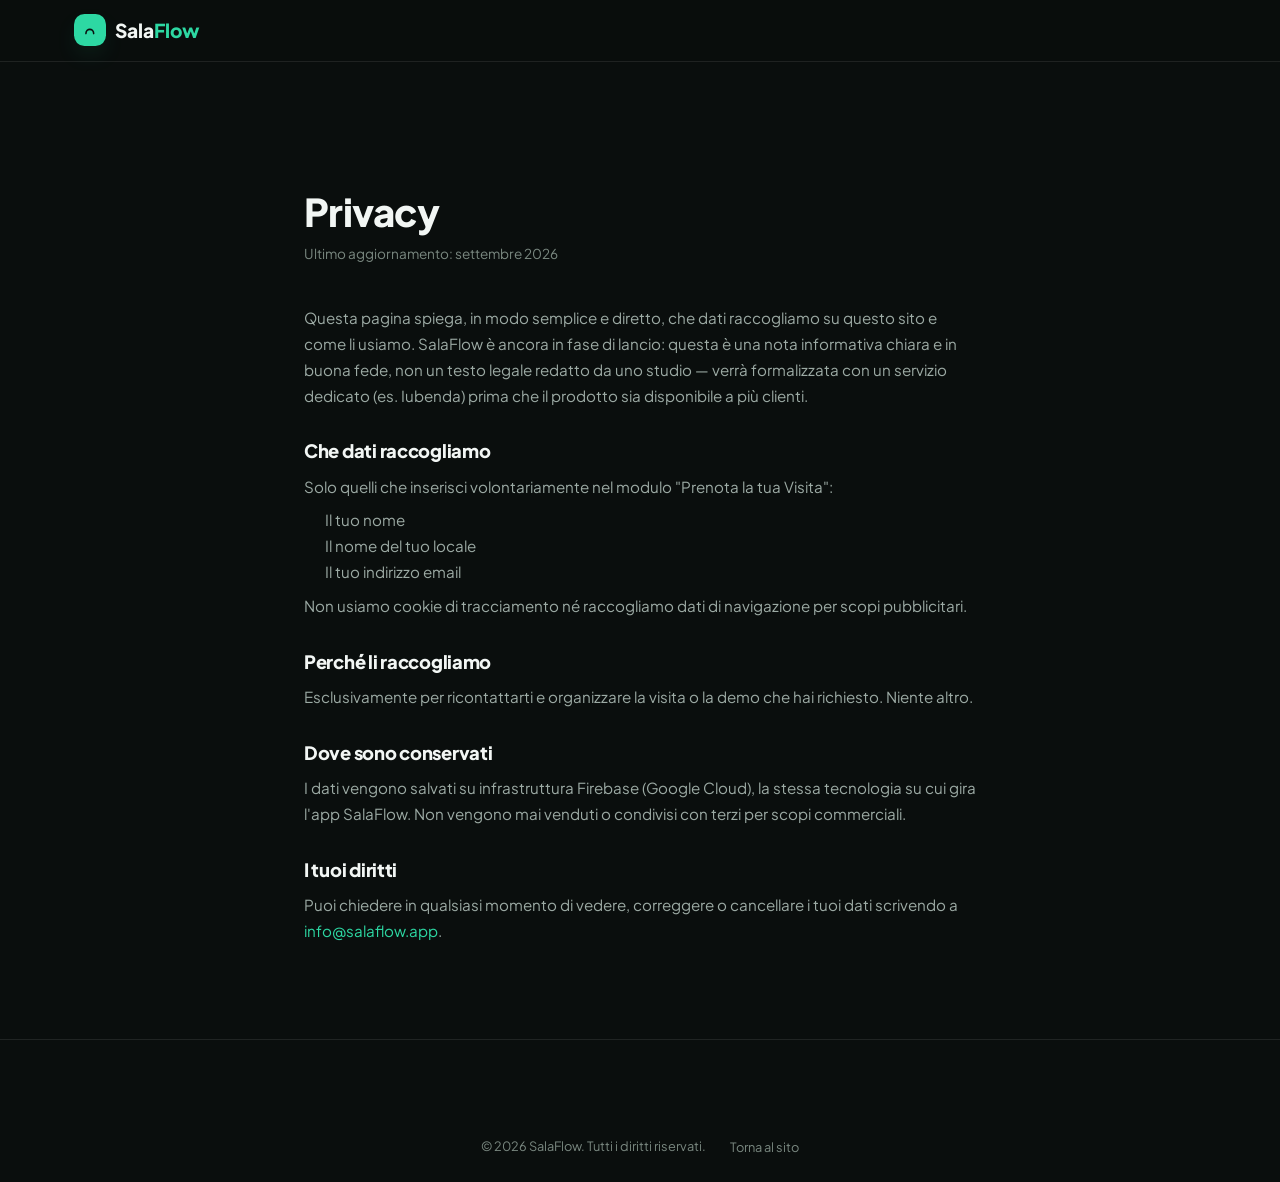
==== privacy.html @ 455c1f67 "Aggiunge anteprima social, SEO, storia del prodotto, CTA fissa Tecnico: - Immagine di anteprima per " ====
<!DOCTYPE html>
<html lang="it">
<head>
<meta charset="UTF-8">
<meta name="viewport" content="width=device-width, initial-scale=1.0">
<title>Privacy — SalaFlow</title>
<meta name="description" content="Come SalaFlow gestisce i dati raccolti dal modulo di richiesta visita.">
<meta name="robots" content="noindex">

<link rel="icon" href="data:image/svg+xml,%3Csvg xmlns='http://www.w3.org/2000/svg' viewBox='0 0 100 100'%3E%3Crect width='100' height='100' rx='22' fill='%230d1210'/%3E%3Cpath d='M28,66 C28,50 40,42 50,42 C60,42 72,50 72,66' fill='none' stroke='%232dd8a3' stroke-width='8' stroke-linecap='round'/%3E%3C/svg%3E">

<link rel="preconnect" href="https://fonts.googleapis.com">
<link rel="preconnect" href="https://fonts.gstatic.com" crossorigin>
<link href="https://fonts.googleapis.com/css2?family=Plus+Jakarta+Sans:wght@400;500;600;700;800&display=swap" rel="stylesheet">

<link rel="stylesheet" href="styles.css">
<style>
    .legal { padding: 8rem 0 6rem; max-width: 42rem; margin: 0 auto; }
    .legal h1 { font-size: clamp(1.8rem, 4vw, 2.4rem); margin-bottom: 0.5rem; }
    .legal .updated { color: var(--ink-faint); font-size: 0.85rem; margin-bottom: 2.5rem; }
    .legal h2 { font-size: 1.15rem; margin: 2rem 0 0.75rem; }
    .legal p, .legal li { color: var(--ink-soft); font-size: 0.95rem; line-height: 1.7; }
    .legal ul { padding-left: 1.3rem; margin: 0.5rem 0; }
    .legal a { color: var(--accent); }
</style>
</head>
<body>

<header class="nav" id="nav">
    <div class="wrap nav-inner">
        <a href="index.html#top" class="brand">
            <span class="brand-mark" aria-hidden="true">
                <svg viewBox="0 0 100 100" fill="none"><path d="M28,66 C28,50 40,42 50,42 C60,42 72,50 72,66" stroke="#0a0e0d" stroke-width="9" stroke-linecap="round"/></svg>
            </span>
            <span>Sala<span class="accent-text">Flow</span></span>
        </a>
    </div>
</header>

<main class="wrap">
    <section class="legal reveal in-view">
        <h1>Privacy</h1>
        <p class="updated">Ultimo aggiornamento: settembre 2026</p>

        <p>Questa pagina spiega, in modo semplice e diretto, che dati raccogliamo su questo sito e come li usiamo. SalaFlow è ancora in fase di lancio: questa è una nota informativa chiara e in buona fede, non un testo legale redatto da uno studio — verrà formalizzata con un servizio dedicato (es. Iubenda) prima che il prodotto sia disponibile a più clienti.</p>

        <h2>Che dati raccogliamo</h2>
        <p>Solo quelli che inserisci volontariamente nel modulo "Prenota la tua Visita":</p>
        <ul>
            <li>Il tuo nome</li>
            <li>Il nome del tuo locale</li>
            <li>Il tuo indirizzo email</li>
        </ul>
        <p>Non usiamo cookie di tracciamento né raccogliamo dati di navigazione per scopi pubblicitari.</p>

        <h2>Perché li raccogliamo</h2>
        <p>Esclusivamente per ricontattarti e organizzare la visita o la demo che hai richiesto. Niente altro.</p>

        <h2>Dove sono conservati</h2>
        <p>I dati vengono salvati su infrastruttura Firebase (Google Cloud), la stessa tecnologia su cui gira l'app SalaFlow. Non vengono mai venduti o condivisi con terzi per scopi commerciali.</p>

        <h2>I tuoi diritti</h2>
        <p>Puoi chiedere in qualsiasi momento di vedere, correggere o cancellare i tuoi dati scrivendo a <a href="mailto:info@salaflow.app">info@salaflow.app</a>.</p>
    </section>
</main>

<footer class="footer">
    <div class="wrap footer-bottom">
        <p>© <span id="year"></span> SalaFlow. Tutti i diritti riservati.</p>
        <a href="index.html">Torna al sito</a>
    </div>
</footer>

<script>document.getElementById('year').textContent = new Date().getFullYear();</script>
</body>
</html>
---- styles.css ----
/* =================================================
   SALAFLOW — LANDING PAGE
   Tema scuro, accento verde menta.
   ================================================= */

:root {
    --bg: #0a0e0d;
    --bg-alt: #0d1310;
    --surface: #121815;
    --surface-2: #171f1a;
    --border: rgba(255, 255, 255, 0.09);
    --border-strong: rgba(255, 255, 255, 0.16);

    --ink: #f2f6f4;
    --ink-soft: #9caaa4;
    --ink-faint: #7a8880;

    --accent: #2dd8a3;
    --accent-dark: #1fae82;
    --accent-light: #7bf0c8;
    --accent-soft: rgba(45, 216, 163, 0.12);
    --accent-border: rgba(45, 216, 163, 0.35);

    --danger: #f16565;
    --danger-soft: rgba(241, 101, 101, 0.12);
    --danger-border: rgba(241, 101, 101, 0.3);

    --radius-lg: 1.5rem;
    --radius-md: 1.05rem;
    --radius-sm: 0.7rem;

    --shadow-card: 0 1px 2px rgba(0, 0, 0, 0.3), 0 18px 40px -18px rgba(0, 0, 0, 0.6);
    --shadow-accent: 0 10px 26px -10px rgba(45, 216, 163, 0.45);

    color-scheme: dark;
}

* { box-sizing: border-box; }
html { scroll-behavior: smooth; }

body {
    margin: 0;
    font-family: 'Plus Jakarta Sans', -apple-system, sans-serif;
    color: var(--ink);
    background: var(--bg);
    -webkit-font-smoothing: antialiased;
    overflow-x: hidden;
}

img, svg { display: block; max-width: 100%; }

.wrap {
    max-width: 1180px;
    margin: 0 auto;
    padding: 0 1.5rem;
}

h1, h2, h3 {
    font-family: 'Plus Jakarta Sans', sans-serif;
    letter-spacing: -0.015em;
    line-height: 1.15;
    font-weight: 800;
    margin: 0;
    color: var(--ink);
}

p { margin: 0; line-height: 1.65; }
ul { margin: 0; padding: 0; list-style: none; }
a { color: inherit; text-decoration: none; }

.accent-text { color: var(--accent); }

/* ---------- Reveal-on-scroll ---------- */
.reveal {
    opacity: 0;
    transform: translateY(18px);
    transition: opacity 0.7s cubic-bezier(0.16, 1, 0.3, 1), transform 0.7s cubic-bezier(0.16, 1, 0.3, 1);
}
.reveal.in-view { opacity: 1; transform: translateY(0); }
@media (prefers-reduced-motion: reduce) {
    .reveal { opacity: 1; transform: none; transition: none; }
}

/* ---------- Pill badge (eyebrow) ---------- */
.pill-badge {
    display: inline-flex;
    align-items: center;
    gap: 0.45rem;
    font-weight: 700;
    font-size: 0.78rem;
    letter-spacing: 0.02em;
    color: var(--accent);
    background: var(--accent-soft);
    border: 1px solid var(--accent-border);
    padding: 0.5rem 1rem;
    border-radius: 999px;
    margin-bottom: 1.25rem;
}
.pill-badge svg { width: 14px; height: 14px; flex-shrink: 0; }

/* ---------- Buttons ---------- */
.btn {
    display: inline-flex;
    align-items: center;
    justify-content: center;
    gap: 0.5rem;
    padding: 0.9rem 1.6rem;
    border-radius: 999px;
    font-weight: 700;
    font-size: 0.95rem;
    border: none;
    cursor: pointer;
    transition: transform 0.2s cubic-bezier(0.34, 1.56, 0.64, 1), box-shadow 0.2s ease, background 0.2s ease, color 0.2s ease, border-color 0.2s ease;
    white-space: nowrap;
    font-family: inherit;
}
.btn:active { transform: scale(0.96); }
.btn-primary {
    position: relative;
    background: var(--accent);
    color: #06231a;
    box-shadow: var(--shadow-accent);
    overflow: hidden;
}
.btn-primary:hover { background: var(--accent-light); transform: translateY(-1px); box-shadow: 0 14px 30px -8px rgba(45, 216, 163, 0.55); }
.btn-primary::before {
    content: "";
    position: absolute;
    top: 0; bottom: 0; left: -60%;
    width: 40%;
    background: linear-gradient(120deg, transparent, rgba(255, 255, 255, 0.5), transparent);
    transform: skewX(-20deg);
    transition: left 0.6s ease;
}
.btn-primary:hover::before { left: 130%; }
.btn-ghost {
    background: transparent;
    color: var(--ink);
    border: 1.5px solid var(--border-strong);
}
.btn-ghost svg { color: var(--accent); }
.btn-ghost:hover { border-color: var(--accent); color: var(--accent-light); }
.btn-dark {
    background: #06231a;
    color: var(--accent-light);
}
.btn-dark:hover { background: #0a2e22; transform: translateY(-1px); }
.btn-sm { padding: 0.6rem 1.25rem; font-size: 0.85rem; }
.btn-lg { padding: 1.05rem 2rem; font-size: 1rem; }

/* ---------- Nav ---------- */
.nav {
    position: sticky;
    top: 0;
    z-index: 100;
    background: rgba(10, 14, 13, 0.75);
    backdrop-filter: blur(14px);
    -webkit-backdrop-filter: blur(14px);
    border-bottom: 1px solid var(--border);
}
.nav-inner { display: flex; align-items: center; gap: 1.5rem; padding: 0.9rem 1.5rem; }
.brand { display: flex; align-items: center; gap: 0.55rem; font-weight: 800; font-size: 1.2rem; margin-right: auto; color: var(--ink); }
.brand-mark {
    width: 2rem; height: 2rem; border-radius: 0.65rem;
    background: var(--accent);
    display: flex; align-items: center; justify-content: center;
    box-shadow: var(--shadow-accent);
}
.brand-mark svg { width: 1.1rem; height: 1.1rem; }
.nav-links { display: flex; align-items: center; gap: 2rem; font-weight: 600; font-size: 0.92rem; }
.nav-links a { color: var(--ink-soft); transition: color 0.15s ease; position: relative; padding-bottom: 2px; }
.nav-links a:hover { color: var(--ink); }
.nav-links a::after {
    content: ""; position: absolute; left: 0; right: 100%; bottom: 0; height: 2px;
    background: var(--accent); border-radius: 2px;
    transition: right 0.25s cubic-bezier(0.16, 1, 0.3, 1);
}
.nav-links a:hover::after { right: 0; }
.nav-toggle { display: none; flex-direction: column; align-items: center; justify-content: center; gap: 4px; min-width: 44px; min-height: 44px; background: none; border: none; cursor: pointer; }
.nav-toggle span { width: 22px; height: 2px; background: var(--ink); border-radius: 2px; }
.nav-mobile { display: none; flex-direction: column; gap: 0.25rem; padding: 0.5rem 1.5rem 1.25rem; border-top: 1px solid var(--border); }
.nav-mobile a { padding: 0.7rem 0; font-weight: 600; color: var(--ink-soft); }
.nav-mobile .btn { margin-top: 0.5rem; }
.nav-mobile.open { display: flex; }

/* ---------- Hero ---------- */
.hero { position: relative; padding: 5.5rem 0 5rem; overflow: hidden; }
.hero-glow {
    position: absolute;
    inset: -20% -10% auto -10%;
    height: 140%;
    background:
        radial-gradient(600px 380px at 18% 15%, rgba(45, 216, 163, 0.16), transparent 65%),
        radial-gradient(500px 420px at 85% 30%, rgba(45, 216, 163, 0.12), transparent 60%);
    pointer-events: none;
    animation: driftGlow 14s ease-in-out infinite alternate;
}
@keyframes driftGlow {
    0% { transform: translate(0, 0) scale(1); }
    100% { transform: translate(3%, 2%) scale(1.06); }
}
@media (prefers-reduced-motion: reduce) { .hero-glow { animation: none; } }

.hero-inner { position: relative; display: grid; grid-template-columns: 1.05fr 0.95fr; gap: 3.5rem; align-items: center; }
.hero h1 { font-size: clamp(2.3rem, 4.6vw, 3.6rem); }
.lead { font-size: 1.1rem; color: var(--ink-soft); max-width: 34rem; margin-top: 1.25rem; }
.hero-cta { display: flex; flex-wrap: wrap; gap: 1rem; margin-top: 2.1rem; }
.hero-note { margin-top: 1.4rem; font-size: 0.82rem; color: var(--ink-faint); }

/* ---------- Hero visual (mockup) ---------- */
.hero-visual { position: relative; }
.mock-card {
    background: var(--surface);
    border: 1px solid var(--border);
    border-radius: var(--radius-lg);
    box-shadow: var(--shadow-card);
}
.mock-card-main { padding: 1.4rem; }
.mock-card-head { display: flex; align-items: center; gap: 0.5rem; font-weight: 700; font-size: 0.85rem; color: var(--ink); margin-bottom: 1.1rem; }
.mock-tag { margin-left: auto; font-size: 0.7rem; font-weight: 700; color: var(--ink-soft); background: var(--surface-2); padding: 0.25rem 0.6rem; border-radius: 999px; }
.dot { width: 8px; height: 8px; border-radius: 999px; display: inline-block; }
.dot-green { background: var(--accent); }
.dot-amber { background: #fbbf24; }
.dot-blue { background: #60a5fa; }
.mock-grid { display: grid; grid-template-columns: repeat(4, 1fr); gap: 0.6rem; }
.mock-table {
    aspect-ratio: 1; border-radius: 0.75rem; display: flex; align-items: center; justify-content: center;
    font-size: 0.78rem; font-weight: 800; border: 1.5px solid;
    transition: background-color 0.35s ease, border-color 0.35s ease, color 0.35s ease;
}
.mock-table.free { background: rgba(45, 216, 163, 0.1); border-color: rgba(45, 216, 163, 0.45); color: var(--accent-light); }
.mock-table.occ { background: rgba(96, 165, 250, 0.12); border-color: rgba(96, 165, 250, 0.5); color: #93c5fd; }
.mock-table.res { background: rgba(251, 191, 36, 0.12); border-color: rgba(251, 191, 36, 0.5); color: #fcd34d; }
.mock-table-flip { animation: tableFlip 0.35s ease; }
@keyframes tableFlip { 0% { transform: scale(1); } 40% { transform: scale(0.82); } 100% { transform: scale(1); } }
@media (prefers-reduced-motion: reduce) { .mock-table-flip { animation: none; } }
.mock-legend { display: flex; gap: 1rem; margin-top: 1.1rem; font-size: 0.72rem; color: var(--ink-soft); flex-wrap: wrap; }
.mock-legend span { display: flex; align-items: center; gap: 0.35rem; }
.mock-card-float {
    position: absolute; right: -0.5rem; bottom: -1.5rem;
    display: flex; align-items: center; gap: 0.7rem;
    padding: 0.9rem 1.1rem; max-width: 15rem;
    background: var(--surface-2);
    animation: float 5s ease-in-out infinite;
}
.mock-check {
    width: 1.8rem; height: 1.8rem; flex-shrink: 0; border-radius: 999px;
    background: var(--accent); color: #06231a;
    display: flex; align-items: center; justify-content: center; font-weight: 800;
}
.mock-card-float strong { display: block; font-size: 0.82rem; color: var(--ink); }
.mock-card-float small { font-size: 0.72rem; color: var(--ink-faint); }
@keyframes float { 0%, 100% { transform: translateY(0); } 50% { transform: translateY(-8px); } }

/* Pallino "live" pulsante */
.dot-live { position: relative; }
.dot-live::after {
    content: ""; position: absolute; inset: -3px; border-radius: 999px;
    border: 1.5px solid currentColor;
    animation: pulseRing 1.8s ease-out infinite;
}
@keyframes pulseRing { 0% { transform: scale(0.6); opacity: 0.9; } 100% { transform: scale(2.2); opacity: 0; } }
@media (prefers-reduced-motion: reduce) { .dot-live::after { display: none; } }

/* ---------- Section head ---------- */
.section-head { max-width: 42rem; margin-bottom: 3rem; }
.section-head-center { max-width: 38rem; margin-left: auto; margin-right: auto; text-align: center; }
.section-head-center .pill-badge { display: inline-flex; }
.section-head h2 { font-size: clamp(1.7rem, 3vw, 2.4rem); }

/* ---------- Trust strip: confronto carta vs SalaFlow ---------- */
.trust-strip { padding: 6rem 0; background: var(--bg-alt); border-top: 1px solid var(--border); border-bottom: 1px solid var(--border); }
.compare-row { display: grid; grid-template-columns: 1fr 1fr; gap: 1.5rem; }
.compare-card {
    padding: 1.75rem;
    border-radius: var(--radius-lg);
    background: var(--surface);
    border: 1px solid var(--border);
}
.compare-card.compare-after { border-color: var(--accent-border); box-shadow: var(--shadow-card); }
.compare-card-head { display: flex; align-items: center; justify-content: space-between; margin-bottom: 1.25rem; }
.compare-card-head h3 { font-size: 1.05rem; font-weight: 700; }
.stat-badge { font-size: 0.68rem; font-weight: 800; letter-spacing: 0.05em; padding: 0.3rem 0.65rem; border-radius: 999px; }
.stat-badge-bad { color: var(--danger); background: var(--danger-soft); border: 1px solid var(--danger-border); }
.stat-badge-good { color: var(--accent); background: var(--accent-soft); border: 1px solid var(--accent-border); }
.compare-stat { font-size: 2.4rem; font-weight: 800; margin-bottom: 1.4rem; display: flex; align-items: baseline; gap: 0.5rem; }
.compare-stat small { font-size: 0.85rem; font-weight: 600; color: var(--ink-faint); }
.compare-stat-bad { color: var(--danger); }
.compare-stat-good { color: var(--accent); }
.compare-list { display: flex; flex-direction: column; gap: 0.85rem; }
.compare-list li { display: flex; align-items: flex-start; gap: 0.65rem; font-size: 0.9rem; color: var(--ink-soft); }
.compare-list-icon {
    flex-shrink: 0; width: 1.2rem; height: 1.2rem; border-radius: 999px;
    display: flex; align-items: center; justify-content: center;
    font-size: 0.7rem; font-weight: 800; margin-top: 0.1rem;
}
.compare-list-icon.bad { background: var(--danger-soft); color: var(--danger); }
.compare-list-icon.good { background: var(--accent-soft); color: var(--accent); }

/* ---------- Come funziona (3 passi) ---------- */
.steps { padding: 6rem 0; }
.steps-grid { display: grid; grid-template-columns: repeat(3, 1fr); gap: 1.5rem; }
.step-card {
    padding: 2rem;
    background: var(--surface);
    border: 1px solid var(--border);
    border-radius: var(--radius-lg);
    transition: transform 0.3s cubic-bezier(0.34, 1.56, 0.64, 1), box-shadow 0.3s ease, border-color 0.3s ease;
}
.step-card:hover { transform: translateY(-4px); box-shadow: var(--shadow-card); border-color: var(--accent-border); }
.step-number { display: block; font-size: 2.2rem; font-weight: 800; color: var(--accent); opacity: 0.55; margin-bottom: 0.75rem; }
.step-card h3 { font-size: 1.15rem; font-weight: 700; margin-bottom: 0.6rem; }
.step-card p { color: var(--ink-soft); font-size: 0.95rem; }

/* ---------- Features ---------- */
.features { padding: 6rem 0; }
.features-grid { display: grid; grid-template-columns: repeat(3, 1fr); gap: 1.5rem; }
.feature-card {
    padding: 2rem;
    background: var(--surface);
    border: 1px solid var(--border);
    border-radius: var(--radius-lg);
    transition: transform 0.3s cubic-bezier(0.34, 1.56, 0.64, 1), box-shadow 0.3s ease, border-color 0.3s ease;
}
.feature-card:hover { transform: translateY(-4px); box-shadow: var(--shadow-card); border-color: var(--accent-border); }
.feature-icon {
    width: 3rem; height: 3rem; border-radius: 0.9rem;
    background: var(--accent-soft); border: 1px solid var(--accent-border);
    color: var(--accent);
    display: flex; align-items: center; justify-content: center;
    margin-bottom: 1.25rem;
    transition: transform 0.4s cubic-bezier(0.34, 1.56, 0.64, 1);
}
.feature-card:hover .feature-icon { transform: rotate(-8deg) scale(1.1); }
.feature-icon svg { width: 1.5rem; height: 1.5rem; }
.feature-card h3 { font-size: 1.15rem; font-weight: 700; margin-bottom: 0.6rem; }
.feature-card p { color: var(--ink-soft); font-size: 0.95rem; }

/* ---------- Sito prenotazioni pubblico ---------- */
.booking-site { padding: 6rem 0; background: var(--bg-alt); border-top: 1px solid var(--border); border-bottom: 1px solid var(--border); }
.booking-site-inner { display: grid; grid-template-columns: 0.9fr 1.1fr; gap: 3.5rem; align-items: center; }
.booking-site-copy h2 { font-size: clamp(1.6rem, 2.8vw, 2.2rem); margin: 0.4rem 0 1.1rem; }
.booking-site-visual { position: relative; }
.mock-card-light { background: #fff; border: 1px solid rgba(0, 0, 0, 0.06); box-shadow: 0 20px 50px -18px rgba(0, 0, 0, 0.5); padding: 1.6rem; }
.mock-form-title { font-weight: 700; font-size: 1.05rem; color: #14251f; margin-bottom: 1.1rem; }
.mock-field { padding: 0.75rem 1rem; border-radius: var(--radius-sm); border: 1.5px solid #e6ece9; background: #f6f9f8; font-size: 0.85rem; color: #4b5a54; margin-bottom: 0.65rem; }
.mock-btn { width: 100%; margin-top: 0.5rem; padding: 0.8rem; border: none; border-radius: var(--radius-sm); background: var(--accent); color: #06231a; font-weight: 700; font-size: 0.85rem; cursor: default; }
.mock-card-float-light {
    position: absolute; left: -1rem; bottom: -1.5rem;
    display: flex; align-items: center; gap: 0.7rem;
    padding: 0.9rem 1.1rem; max-width: 15rem; border-radius: var(--radius-lg);
    animation: float 5s ease-in-out infinite; animation-delay: 1s;
}
.mock-card-float-light strong { display: block; font-size: 0.82rem; color: #14251f; }
.mock-card-float-light small { font-size: 0.72rem; color: #6b7972; }

/* ---------- Engine (sotto il cofano) ---------- */
.engine { padding: 6rem 0; }
.engine-inner { display: grid; grid-template-columns: 1.1fr 0.9fr; gap: 3.5rem; align-items: center; }
.engine h2 { font-size: clamp(1.7rem, 3vw, 2.3rem); margin-bottom: 0.4rem; }
.engine .lead { margin-top: 1.1rem; }
.engine-list { margin-top: 1.5rem; display: flex; flex-direction: column; gap: 0.85rem; }
.engine-list li { padding-left: 1.6rem; position: relative; font-size: 0.95rem; color: var(--ink-soft); }
.engine-list li::before { content: ""; position: absolute; left: 0; top: 0.45rem; width: 0.85rem; height: 0.85rem; border-radius: 999px; background: var(--accent); }
.engine-visual { position: relative; aspect-ratio: 1; max-width: 320px; margin: 0 auto; }
.engine-lines { position: absolute; inset: 0; color: var(--accent); }
.engine-node {
    position: absolute; width: 3.4rem; height: 3.4rem; border-radius: 1rem;
    background: var(--surface); border: 1px solid var(--border); color: var(--accent);
    display: flex; align-items: center; justify-content: center;
    animation: float 6s ease-in-out infinite;
}
.engine-node svg { width: 1.6rem; height: 1.6rem; }
.engine-node-1 { top: 6%; left: 8%; animation-delay: 0s; }
.engine-node-2 { top: 10%; right: 6%; animation-delay: 1.2s; }
.engine-node-3 { bottom: 8%; left: 12%; animation-delay: 2.1s; }
.engine-node-4 { bottom: 12%; right: 10%; animation-delay: 0.6s; background: var(--accent); border-color: transparent; color: #06231a; }

/* ---------- Dalla sala, per la sala ---------- */
.origin-story { padding: 6rem 0; }
.origin-points { display: flex; flex-wrap: wrap; justify-content: center; gap: 1rem; margin-top: 2.5rem; }
.origin-point {
    display: flex; align-items: center; gap: 0.6rem;
    padding: 0.9rem 1.4rem;
    background: var(--surface); border: 1px solid var(--border); border-radius: var(--radius-lg);
    font-size: 0.88rem; font-weight: 600; color: var(--ink-soft);
}
.origin-point svg { width: 1.2rem; height: 1.2rem; color: var(--accent); flex-shrink: 0; }

/* ---------- CTA finale ---------- */
.cta-final { padding: 6rem 0; }
.cta-final-block {
    background: var(--accent);
    color: #06231a;
    border-radius: 2rem;
    padding: 4rem 2.5rem;
    text-align: center;
    max-width: 40rem;
    margin: 0 auto;
}
.cta-final-block h2 { color: #06231a; font-size: clamp(1.8rem, 3.2vw, 2.5rem); margin-bottom: 0.9rem; }
.cta-final-block > p { color: rgba(6, 35, 26, 0.75); font-size: 1.02rem; margin-bottom: 2.2rem; font-weight: 600; }
.demo-form { display: grid; grid-template-columns: 1fr 1fr; gap: 0.75rem; }
.demo-form input {
    grid-column: span 1;
    padding: 0.9rem 1.1rem;
    border-radius: var(--radius-sm);
    border: 1.5px solid rgba(6, 35, 26, 0.15);
    background: rgba(255, 255, 255, 0.7);
    font: inherit;
    font-size: 0.92rem;
    color: #06231a;
}
.demo-form input::placeholder { color: rgba(6, 35, 26, 0.5); }
.demo-form input:focus { outline: none; border-color: #06231a; box-shadow: 0 0 0 3px rgba(6, 35, 26, 0.25); }
.demo-form input[name="email"] { grid-column: span 2; }
.demo-form .btn { grid-column: span 2; margin-top: 0.4rem; }
.form-feedback { margin-top: 1rem; font-weight: 700; font-size: 0.9rem; }
.cta-final-block .form-feedback { color: #06231a; }
.data-trust-note {
    margin-top: 1.1rem; display: flex; flex-direction: column; align-items: center; gap: 0.4rem;
    font-size: 0.78rem; font-weight: 600; color: #06231a; text-align: center;
}
.data-trust-note svg { width: 1.1rem; height: 1.1rem; flex-shrink: 0; }

/* ---------- Footer ---------- */
.footer { background: var(--bg); border-top: 1px solid var(--border); padding: 4.5rem 0 0; }
.footer-inner { display: grid; grid-template-columns: 1.6fr 1fr 1fr; gap: 2.5rem; padding-bottom: 3.5rem; border-bottom: 1px solid var(--border); }
.footer-brand p { margin-top: 0.9rem; font-size: 0.88rem; max-width: 16rem; color: var(--ink-soft); }
.footer-col { display: flex; flex-direction: column; gap: 0.75rem; }
.footer-col h4 { font-size: 0.78rem; font-weight: 700; letter-spacing: 0.06em; text-transform: uppercase; color: var(--ink); margin-bottom: 0.4rem; }
.footer-col a { font-size: 0.88rem; color: var(--ink-soft); transition: color 0.15s ease; }
.footer-col a:hover { color: var(--accent); }
.footer-bottom { padding: 1.5rem; display: flex; align-items: center; justify-content: center; gap: 1.5rem; flex-wrap: wrap; font-size: 0.8rem; color: var(--ink-faint); }
.footer-bottom a { color: var(--ink-faint); transition: color 0.15s ease; }
.footer-bottom a:hover { color: var(--accent); }

/* =================================================
   RESPONSIVE — pc, tablet, smartphone
   ================================================= */
@media (max-width: 980px) {
    .features-grid { grid-template-columns: repeat(2, 1fr); }
}

@media (max-width: 900px) {
    .hero-inner { grid-template-columns: 1fr; }
    .hero-visual { max-width: 26rem; margin: 0 auto; }
    .engine-inner { grid-template-columns: 1fr; }
    .engine-visual { order: -1; }
    .booking-site-inner { grid-template-columns: 1fr; }
    .booking-site-visual { max-width: 26rem; margin: 0 auto; order: -1; }
    .footer-inner { grid-template-columns: 1fr 1fr; }
    .compare-row { grid-template-columns: 1fr; }
}

@media (max-width: 720px) {
    .nav-links { display: none; }
    .nav .btn-sm { display: none; }
    .nav-toggle { display: flex; }
    .hero { padding: 3rem 0 3.5rem; }
    .features, .engine, .cta-final, .booking-site, .trust-strip, .steps, .origin-story { padding: 4rem 0; }
    .features-grid { grid-template-columns: 1fr; }
    .steps-grid { grid-template-columns: 1fr; }
    .demo-form { grid-template-columns: 1fr; }
    .demo-form input[name="email"], .demo-form .btn { grid-column: span 1; }
    .footer-inner { grid-template-columns: 1fr; gap: 2rem; }
    .mock-card-float, .mock-card-float-light { position: static; margin-top: 1rem; animation: none; }
    .cta-final-block { padding: 2.75rem 1.5rem; border-radius: 1.5rem; }
}

/* ---------- Barra di progresso scroll ---------- */
.scroll-progress {
    position: fixed; top: 0; left: 0;
    height: 3px; width: 0%;
    background: linear-gradient(90deg, var(--accent-dark), var(--accent), var(--accent-light));
    z-index: 999;
}
@media (prefers-reduced-motion: reduce) { .scroll-progress { transition: none; } }

/* ---------- CTA fissa in basso (solo mobile) ---------- */
.sticky-cta {
    display: none;
    position: fixed; bottom: 0; left: 0; right: 0; z-index: 200;
    padding: 0.95rem 1.5rem;
    padding-bottom: calc(0.95rem + env(safe-area-inset-bottom));
    background: var(--accent); color: #06231a;
    text-align: center; font-weight: 800; font-size: 0.85rem; text-transform: uppercase; letter-spacing: 0.03em;
    box-shadow: 0 -6px 24px rgba(0, 0, 0, 0.35);
    transform: translateY(100%);
    transition: transform 0.3s ease;
}
.sticky-cta.visible { transform: translateY(0); }
@media (max-width: 720px) {
    .sticky-cta { display: block; }
}
@media (prefers-reduced-motion: reduce) { .sticky-cta { transition: none; } }

/* ---------- Numeri che contano quando entrano in vista (confronto) ---------- */
.count-num { display: inline-block; font-variant-numeric: tabular-nums; }

/* ---------- Anello esterno "sotto il cofano" in rotazione lenta ---------- */
.engine-ring-outer {
    transform-box: fill-box;
    transform-origin: center;
    animation: spinSlow 40s linear infinite;
}
@keyframes spinSlow { to { transform: rotate(360deg); } }
@media (prefers-reduced-motion: reduce) { .engine-ring-outer { animation: none; } }

/* ---------- Riflesso di luce periodico sul blocco CTA finale ---------- */
.cta-final-block { position: relative; overflow: hidden; }
.cta-final-block::after {
    content: "";
    position: absolute; top: 0; left: 0;
    width: 35%; height: 100%;
    background: linear-gradient(120deg, transparent, rgba(255, 255, 255, 0.4), transparent);
    transform: translateX(-150%) skewX(-20deg);
    animation: ctaShine 5s ease-in-out infinite;
    pointer-events: none;
}
@keyframes ctaShine {
    0% { transform: translateX(-150%) skewX(-20deg); }
    30% { transform: translateX(320%) skewX(-20deg); }
    100% { transform: translateX(320%) skewX(-20deg); }
}
@media (prefers-reduced-motion: reduce) { .cta-final-block::after { animation: none; display: none; } }
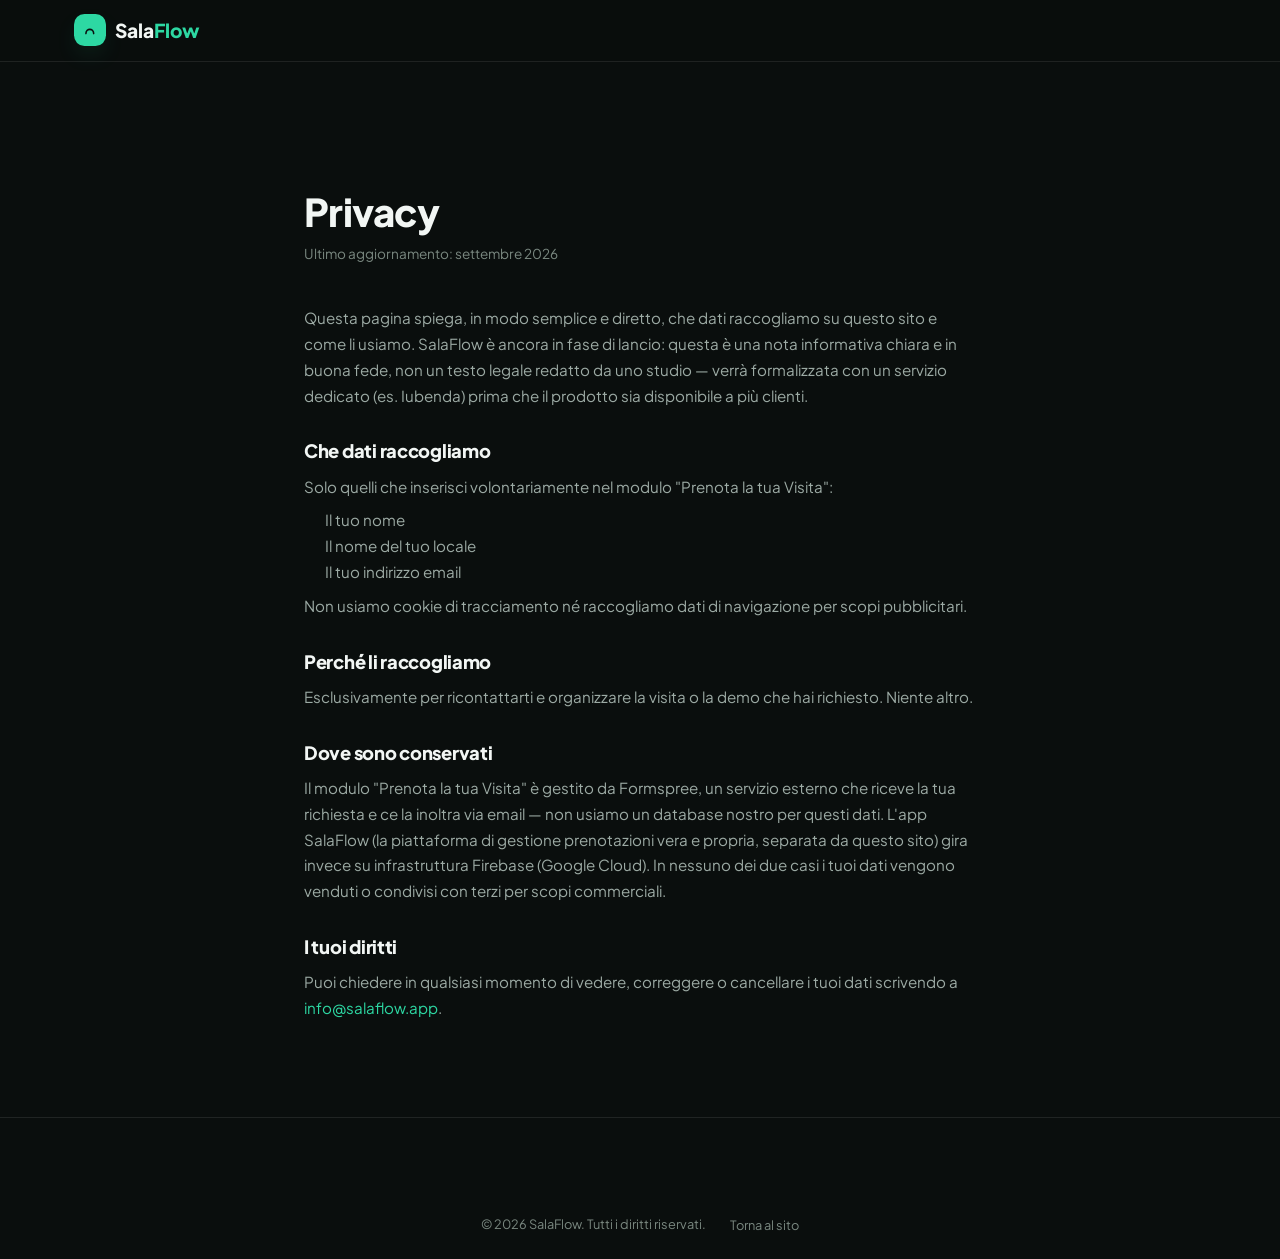
==== commit 5013aa13: "Corregge la pagina privacy: il form demo non salva su Firebase Diceva che i dati del modulo "Prenota" ====
--- a/privacy.html
+++ b/privacy.html
@@ -57,7 +57,7 @@
         <p>Esclusivamente per ricontattarti e organizzare la visita o la demo che hai richiesto. Niente altro.</p>
 
         <h2>Dove sono conservati</h2>
-        <p>I dati vengono salvati su infrastruttura Firebase (Google Cloud), la stessa tecnologia su cui gira l'app SalaFlow. Non vengono mai venduti o condivisi con terzi per scopi commerciali.</p>
+        <p>Il modulo "Prenota la tua Visita" è gestito da Formspree, un servizio esterno che riceve la tua richiesta e ce la inoltra via email — non usiamo un database nostro per questi dati. L'app SalaFlow (la piattaforma di gestione prenotazioni vera e propria, separata da questo sito) gira invece su infrastruttura Firebase (Google Cloud). In nessuno dei due casi i tuoi dati vengono venduti o condivisi con terzi per scopi commerciali.</p>
 
         <h2>I tuoi diritti</h2>
         <p>Puoi chiedere in qualsiasi momento di vedere, correggere o cancellare i tuoi dati scrivendo a <a href="mailto:info@salaflow.app">info@salaflow.app</a>.</p>
--- a/styles.css
+++ b/styles.css
@@ -33,6 +33,36 @@
     --shadow-accent: 0 10px 26px -10px rgba(45, 216, 163, 0.45);
 
     color-scheme: dark;
+
+    /* ---------- Motion tokens (transitions.dev) ---------- */
+    --ease-smooth-out: cubic-bezier(0.22, 1, 0.36, 1);
+    --icon-swap-dur: 250ms;
+    --icon-swap-ease: ease-in-out;
+    --acc-expand: 250ms;
+    --acc-collapse: 250ms;
+    --acc-ease: cubic-bezier(0.22, 1, 0.36, 1);
+    --blur-small: 2px;
+    --tilt-perspective: 1000px;
+    --tilt-return: 1000ms;
+    --tilt-return-ease: cubic-bezier(0.22, 1, 0.36, 1);
+    --tilt-follow: 400ms;
+    --tilt-follow-ease: cubic-bezier(0.22, 1, 0.36, 1);
+    --tilt-glare-opacity: 0.32;
+    --tilt-glare-fade: 300ms;
+    --check-opacity-dur: 500ms;
+    --check-rotate-dur: 500ms;
+    --check-rotate-from: 80deg;
+    --check-bob-dur: 500ms;
+    --check-y-amount: 40px;
+    --check-blur-dur: 500ms;
+    --check-blur-from: 10px;
+    --check-path-dur: 500ms;
+    --check-path-delay: 80ms;
+    --check-ease-out: cubic-bezier(0.22, 1, 0.36, 1);
+    --check-ease-bob: cubic-bezier(0.34, 1.35, 0.64, 1);
+    --toast-open: 350ms;
+    --toast-close: 250ms;
+    --toast-ease: cubic-bezier(0.22, 1, 0.36, 1);
 }
 
 * { box-sizing: border-box; }
@@ -177,11 +207,45 @@
 }
 .nav-links a:hover::after { right: 0; }
 .nav-toggle { display: none; flex-direction: column; align-items: center; justify-content: center; gap: 4px; min-width: 44px; min-height: 44px; background: none; border: none; cursor: pointer; }
-.nav-toggle span { width: 22px; height: 2px; background: var(--ink); border-radius: 2px; }
-.nav-mobile { display: none; flex-direction: column; gap: 0.25rem; padding: 0.5rem 1.5rem 1.25rem; border-top: 1px solid var(--border); }
-.nav-mobile a { padding: 0.7rem 0; font-weight: 600; color: var(--ink-soft); }
-.nav-mobile .btn { margin-top: 0.5rem; }
-.nav-mobile.open { display: flex; }
+.nav-toggle span {
+    width: 22px; height: 2px; background: var(--ink); border-radius: 2px;
+    transition: transform var(--icon-swap-dur) var(--icon-swap-ease), opacity var(--icon-swap-dur) var(--icon-swap-ease);
+}
+/* Il pulsante espone già aria-expanded via script.js: lo stesso
+   attributo che serve per l'accessibilità pilota anche il morph
+   dell'icona, senza bisogno di una classe JS in più. */
+.nav-toggle[aria-expanded="true"] span:nth-child(1) { transform: translateY(6px) rotate(45deg); }
+.nav-toggle[aria-expanded="true"] span:nth-child(2) { opacity: 0; }
+.nav-toggle[aria-expanded="true"] span:nth-child(3) { transform: translateY(-6px) rotate(-45deg); }
+@media (prefers-reduced-motion: reduce) { .nav-toggle span { transition: none; } }
+
+/* Altezza animata via grid-template-rows 0fr -> 1fr: nessuna
+   misura JS, e il contenuto di qualsiasi altezza si apre pulito. */
+.nav-mobile {
+    display: grid;
+    grid-template-rows: 0fr;
+    transition: grid-template-rows var(--acc-collapse) var(--acc-ease);
+}
+.nav-mobile.open {
+    grid-template-rows: 1fr;
+    transition: grid-template-rows var(--acc-expand) var(--acc-ease);
+}
+.nav-mobile-inner {
+    overflow: hidden;
+    display: flex; flex-direction: column; gap: 0.25rem;
+    padding: 0.5rem 1.5rem 1.25rem; border-top: 1px solid var(--border);
+    opacity: 0; filter: blur(var(--blur-small));
+    transition: opacity var(--acc-collapse) var(--acc-ease), filter var(--acc-collapse) var(--acc-ease);
+}
+.nav-mobile.open .nav-mobile-inner {
+    opacity: 1; filter: blur(0);
+    transition: opacity var(--acc-expand) var(--acc-ease), filter var(--acc-expand) var(--acc-ease);
+}
+.nav-mobile-inner a { padding: 0.7rem 0; font-weight: 600; color: var(--ink-soft); }
+.nav-mobile-inner .btn { margin-top: 0.5rem; }
+@media (prefers-reduced-motion: reduce) {
+    .nav-mobile, .nav-mobile-inner { transition: none; }
+}
 
 /* ---------- Hero ---------- */
 .hero { position: relative; padding: 5.5rem 0 5rem; overflow: hidden; }
@@ -215,7 +279,28 @@
     border-radius: var(--radius-lg);
     box-shadow: var(--shadow-card);
 }
-.mock-card-main { padding: 1.4rem; }
+.mock-card-main { position: relative; padding: 1.4rem; }
+/* Bordo con "cometa" luminosa che scorre lungo il profilo della card,
+   ispirato a Glow Border di originkit.dev — qui in puro CSS (nessuna
+   dipendenza React/Framer) per restare coerente con lo stack statico
+   del sito: un filo di luce lento che segnala "prodotto vivo" senza
+   distrarre dal contenuto della piantina. */
+@property --comet-angle { syntax: '<angle>'; inherits: false; initial-value: 0deg; }
+.mock-card-main::before {
+    content: "";
+    position: absolute;
+    inset: -1px;
+    border-radius: inherit;
+    padding: 1px;
+    background: conic-gradient(from var(--comet-angle), transparent 0deg, transparent 255deg, var(--accent-border) 300deg, var(--accent-light) 336deg, var(--accent) 348deg, transparent 360deg);
+    -webkit-mask: linear-gradient(#fff 0 0) content-box, linear-gradient(#fff 0 0);
+    -webkit-mask-composite: xor;
+    mask-composite: exclude;
+    animation: cometRotate 7s linear infinite;
+    pointer-events: none;
+}
+@keyframes cometRotate { to { --comet-angle: 360deg; } }
+@media (prefers-reduced-motion: reduce) { .mock-card-main::before { animation: none; } }
 .mock-card-head { display: flex; align-items: center; gap: 0.5rem; font-weight: 700; font-size: 0.85rem; color: var(--ink); margin-bottom: 1.1rem; }
 .mock-tag { margin-left: auto; font-size: 0.7rem; font-weight: 700; color: var(--ink-soft); background: var(--surface-2); padding: 0.25rem 0.6rem; border-radius: 999px; }
 .dot { width: 8px; height: 8px; border-radius: 999px; display: inline-block; }
@@ -268,34 +353,27 @@
 .section-head-center .pill-badge { display: inline-flex; }
 .section-head h2 { font-size: clamp(1.7rem, 3vw, 2.4rem); }
 
-/* ---------- Trust strip: confronto carta vs SalaFlow ---------- */
+/* ---------- Trust strip: confronto, tutto in una tabella ---------- */
 .trust-strip { padding: 6rem 0; background: var(--bg-alt); border-top: 1px solid var(--border); border-bottom: 1px solid var(--border); }
-.compare-row { display: grid; grid-template-columns: 1fr 1fr; gap: 1.5rem; }
-.compare-card {
-    padding: 1.75rem;
+.compare-table-wrap {
+    overflow-x: auto;
     border-radius: var(--radius-lg);
+    border: 1px solid var(--border);
     background: var(--surface);
-    border: 1px solid var(--border);
-}
-.compare-card.compare-after { border-color: var(--accent-border); box-shadow: var(--shadow-card); }
-.compare-card-head { display: flex; align-items: center; justify-content: space-between; margin-bottom: 1.25rem; }
-.compare-card-head h3 { font-size: 1.05rem; font-weight: 700; }
-.stat-badge { font-size: 0.68rem; font-weight: 800; letter-spacing: 0.05em; padding: 0.3rem 0.65rem; border-radius: 999px; }
-.stat-badge-bad { color: var(--danger); background: var(--danger-soft); border: 1px solid var(--danger-border); }
-.stat-badge-good { color: var(--accent); background: var(--accent-soft); border: 1px solid var(--accent-border); }
-.compare-stat { font-size: 2.4rem; font-weight: 800; margin-bottom: 1.4rem; display: flex; align-items: baseline; gap: 0.5rem; }
-.compare-stat small { font-size: 0.85rem; font-weight: 600; color: var(--ink-faint); }
-.compare-stat-bad { color: var(--danger); }
-.compare-stat-good { color: var(--accent); }
-.compare-list { display: flex; flex-direction: column; gap: 0.85rem; }
-.compare-list li { display: flex; align-items: flex-start; gap: 0.65rem; font-size: 0.9rem; color: var(--ink-soft); }
-.compare-list-icon {
-    flex-shrink: 0; width: 1.2rem; height: 1.2rem; border-radius: 999px;
-    display: flex; align-items: center; justify-content: center;
-    font-size: 0.7rem; font-weight: 800; margin-top: 0.1rem;
-}
-.compare-list-icon.bad { background: var(--danger-soft); color: var(--danger); }
-.compare-list-icon.good { background: var(--accent-soft); color: var(--accent); }
+}
+.compare-table { width: 100%; min-width: 560px; border-collapse: collapse; }
+.compare-table th, .compare-table td { padding: 1.1rem 1.5rem; text-align: left; font-size: 0.92rem; }
+.compare-table thead th {
+    font-size: 0.72rem; font-weight: 800; text-transform: uppercase; letter-spacing: 0.05em;
+    color: var(--ink-faint); border-bottom: 1px solid var(--border);
+}
+.compare-table thead th.compare-table-winner { color: var(--accent); background: var(--accent-soft); }
+.compare-table tbody th { font-weight: 600; color: var(--ink); white-space: nowrap; }
+.compare-table tbody tr:not(:last-child) th,
+.compare-table tbody tr:not(:last-child) td { border-bottom: 1px solid var(--border); }
+.compare-table td.bad { color: var(--danger); }
+.compare-table td.good { color: var(--accent); font-weight: 700; background: var(--accent-soft); }
+.compare-table .count-num { font-weight: 800; }
 
 /* ---------- Come funziona (3 passi) ---------- */
 .steps { padding: 6rem 0; }
@@ -315,14 +393,31 @@
 /* ---------- Features ---------- */
 .features { padding: 6rem 0; }
 .features-grid { display: grid; grid-template-columns: repeat(3, 1fr); gap: 1.5rem; }
-.feature-card {
+/* .feature-card è l'area di rilevamento del puntatore (piatta,
+   non ruota mai — vedi card hover tilt di transitions-dev):
+   l'aspetto visivo e il tilt 3D vivono tutti su .feature-card-inner. */
+.feature-card:hover .feature-card-inner { box-shadow: var(--shadow-card); border-color: var(--accent-border); }
+.feature-card-inner {
+    position: relative;
     padding: 2rem;
     background: var(--surface);
     border: 1px solid var(--border);
     border-radius: var(--radius-lg);
-    transition: transform 0.3s cubic-bezier(0.34, 1.56, 0.64, 1), box-shadow 0.3s ease, border-color 0.3s ease;
-}
-.feature-card:hover { transform: translateY(-4px); box-shadow: var(--shadow-card); border-color: var(--accent-border); }
+    overflow: hidden;
+    transform: perspective(var(--tilt-perspective)) rotateX(var(--tilt-rx, 0deg)) rotateY(var(--tilt-ry, 0deg));
+    transition: box-shadow 0.3s ease, border-color 0.3s ease, transform var(--tilt-return) var(--tilt-return-ease);
+    will-change: transform;
+}
+.feature-card-inner.is-tilting { transition: box-shadow 0.3s ease, border-color 0.3s ease, transform var(--tilt-follow) var(--tilt-follow-ease); }
+.feature-card-glare {
+    position: absolute; inset: 0; pointer-events: none; opacity: 0;
+    mix-blend-mode: screen;
+    background:
+        radial-gradient(circle 95px at var(--tilt-gx, 50%) var(--tilt-gy, 50%), rgba(255,255,255,0.32), rgba(255,255,255,0.04) 52%, rgba(255,255,255,0) 84%),
+        radial-gradient(circle 200px at var(--tilt-gx, 50%) var(--tilt-gy, 50%), rgba(255,255,255,0.14), rgba(255,255,255,0) 78%);
+    transition: opacity var(--tilt-glare-fade) var(--ease-smooth-out);
+}
+.feature-card:hover .feature-card-glare { opacity: var(--tilt-glare-opacity); }
 .feature-icon {
     width: 3rem; height: 3rem; border-radius: 0.9rem;
     background: var(--accent-soft); border: 1px solid var(--accent-border);
@@ -335,6 +430,9 @@
 .feature-icon svg { width: 1.5rem; height: 1.5rem; }
 .feature-card h3 { font-size: 1.15rem; font-weight: 700; margin-bottom: 0.6rem; }
 .feature-card p { color: var(--ink-soft); font-size: 0.95rem; }
+@media (prefers-reduced-motion: reduce) {
+    .feature-card-inner { transform: none !important; transition: box-shadow 0.3s ease, border-color 0.3s ease; }
+}
 
 /* ---------- Sito prenotazioni pubblico ---------- */
 .booking-site { padding: 6rem 0; background: var(--bg-alt); border-top: 1px solid var(--border); border-bottom: 1px solid var(--border); }
@@ -415,8 +513,50 @@
 .demo-form input:focus { outline: none; border-color: #06231a; box-shadow: 0 0 0 3px rgba(6, 35, 26, 0.25); }
 .demo-form input[name="email"] { grid-column: span 2; }
 .demo-form .btn { grid-column: span 2; margin-top: 0.4rem; }
-.form-feedback { margin-top: 1rem; font-weight: 700; font-size: 0.9rem; }
+.form-feedback { margin-top: 1rem; font-weight: 700; font-size: 0.9rem; display: flex; align-items: flex-start; gap: 0.5rem; text-align: left; }
+.form-feedback .t-success-check { margin-top: 0.15rem; }
 .cta-final-block .form-feedback { color: #06231a; }
+.form-error { grid-column: span 2; margin: 0.6rem 0 0; font-weight: 700; font-size: 0.85rem; color: #b91c1c; text-align: left; }
+/* Segno di spunta animato (fade + rotate + bob + stroke-draw)
+   quando il form viene inviato con successo. */
+.t-success-check {
+    display: inline-block; flex: none;
+    transform-origin: center; opacity: 0;
+    will-change: transform, opacity, filter;
+}
+.t-success-check svg { display: block; overflow: visible; }
+.t-success-check svg path {
+    stroke-dasharray: 20;
+    stroke-dashoffset: 20;
+}
+.t-success-check[data-state="in"] {
+    animation:
+        t-check-fade   var(--check-opacity-dur) var(--check-ease-out) forwards,
+        t-check-rotate var(--check-rotate-dur)  var(--check-ease-out) forwards,
+        t-check-blur   var(--check-blur-dur)    var(--check-ease-out) forwards,
+        t-check-bob    var(--check-bob-dur)     var(--check-ease-bob) forwards;
+}
+.t-success-check[data-state="in"] svg path {
+    animation: t-check-draw var(--check-path-dur) var(--check-ease-out) var(--check-path-delay) forwards;
+}
+@keyframes t-check-fade { from { opacity: 0; } to { opacity: 1; } }
+@keyframes t-check-rotate {
+    from { transform: rotate(var(--check-rotate-from)); }
+    to   { transform: rotate(0deg); }
+}
+@keyframes t-check-blur {
+    from { filter: blur(var(--check-blur-from)); }
+    to   { filter: blur(0); }
+}
+@keyframes t-check-bob {
+    from { translate: 0 calc(var(--check-y-amount) * 0.3); }
+    to   { translate: 0 0; }
+}
+@keyframes t-check-draw { to { stroke-dashoffset: 0; } }
+@media (prefers-reduced-motion: reduce) {
+    .t-success-check { animation: none !important; opacity: 1; }
+    .t-success-check svg path { animation: none !important; stroke-dashoffset: 0 !important; }
+}
 .data-trust-note {
     margin-top: 1.1rem; display: flex; flex-direction: column; align-items: center; gap: 0.4rem;
     font-size: 0.78rem; font-weight: 600; color: #06231a; text-align: center;
@@ -450,7 +590,6 @@
     .booking-site-inner { grid-template-columns: 1fr; }
     .booking-site-visual { max-width: 26rem; margin: 0 auto; order: -1; }
     .footer-inner { grid-template-columns: 1fr 1fr; }
-    .compare-row { grid-template-columns: 1fr; }
 }
 
 @media (max-width: 720px) {
@@ -487,9 +626,9 @@
     text-align: center; font-weight: 800; font-size: 0.85rem; text-transform: uppercase; letter-spacing: 0.03em;
     box-shadow: 0 -6px 24px rgba(0, 0, 0, 0.35);
     transform: translateY(100%);
-    transition: transform 0.3s ease;
-}
-.sticky-cta.visible { transform: translateY(0); }
+    transition: transform var(--toast-close) var(--toast-ease);
+}
+.sticky-cta.visible { transform: translateY(0); transition: transform var(--toast-open) var(--toast-ease); }
 @media (max-width: 720px) {
     .sticky-cta { display: block; }
 }
@@ -524,3 +663,21 @@
     100% { transform: translateX(320%) skewX(-20deg); }
 }
 @media (prefers-reduced-motion: reduce) { .cta-final-block::after { animation: none; display: none; } }
+
+/* ---------- Demo video inline (slot, in attesa del video vero) ---------- */
+.demo-video { padding: 6rem 0; }
+.demo-video-frame {
+    position: relative; width: 100%; max-width: 900px; margin: 0 auto;
+    aspect-ratio: 16 / 9;
+    background: var(--surface); border: 1px solid var(--border); border-radius: var(--radius-lg);
+    box-shadow: var(--shadow-card);
+    overflow: hidden;
+}
+.demo-video-frame video { position: absolute; inset: 0; width: 100%; height: 100%; object-fit: cover; }
+.demo-video-placeholder {
+    position: absolute; inset: 0; display: flex; flex-direction: column; align-items: center; justify-content: center;
+    gap: 0.75rem;
+}
+.demo-video-placeholder svg { color: var(--accent); }
+.demo-video-placeholder p { color: var(--ink-soft); font-weight: 700; font-size: 0.95rem; margin: 0; }
+@media (max-width: 720px) { .demo-video { padding: 4rem 0; } }
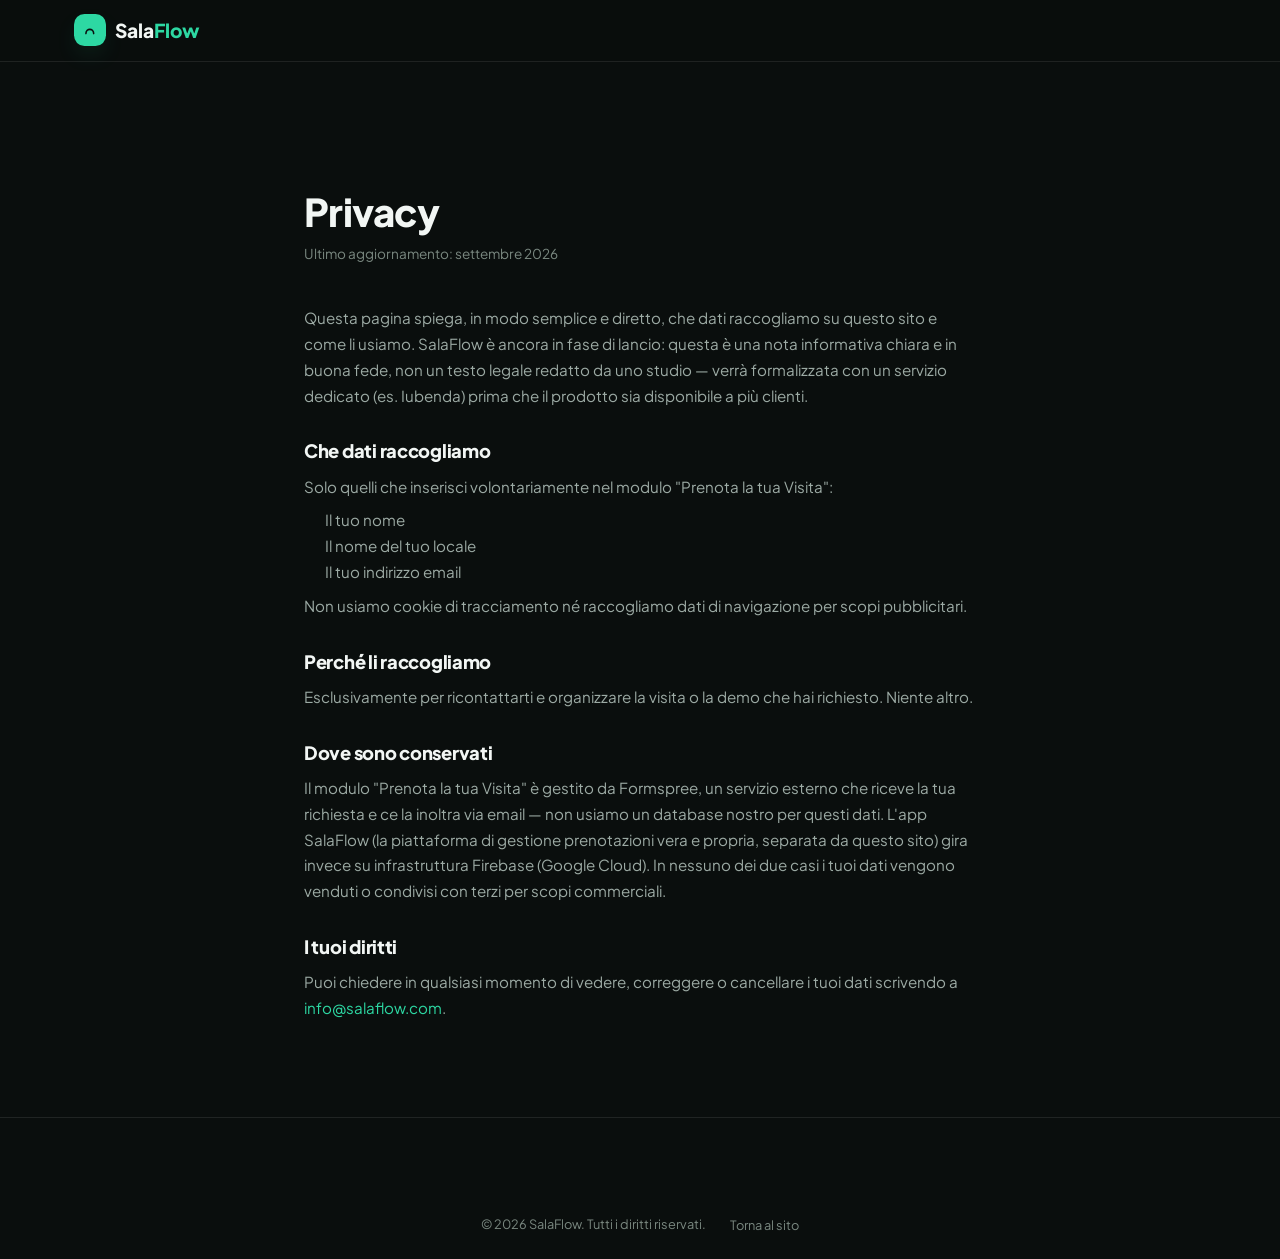
==== commit 934a3f69: "Corregge l'email di contatto: salaflow.app -> salaflow.com Il dominio .app non è mai stato posseduto" ====
--- a/privacy.html
+++ b/privacy.html
@@ -60,7 +60,7 @@
         <p>Il modulo "Prenota la tua Visita" è gestito da Formspree, un servizio esterno che riceve la tua richiesta e ce la inoltra via email — non usiamo un database nostro per questi dati. L'app SalaFlow (la piattaforma di gestione prenotazioni vera e propria, separata da questo sito) gira invece su infrastruttura Firebase (Google Cloud). In nessuno dei due casi i tuoi dati vengono venduti o condivisi con terzi per scopi commerciali.</p>
 
         <h2>I tuoi diritti</h2>
-        <p>Puoi chiedere in qualsiasi momento di vedere, correggere o cancellare i tuoi dati scrivendo a <a href="mailto:info@salaflow.app">info@salaflow.app</a>.</p>
+        <p>Puoi chiedere in qualsiasi momento di vedere, correggere o cancellare i tuoi dati scrivendo a <a href="mailto:info@salaflow.com">info@salaflow.com</a>.</p>
     </section>
 </main>
 
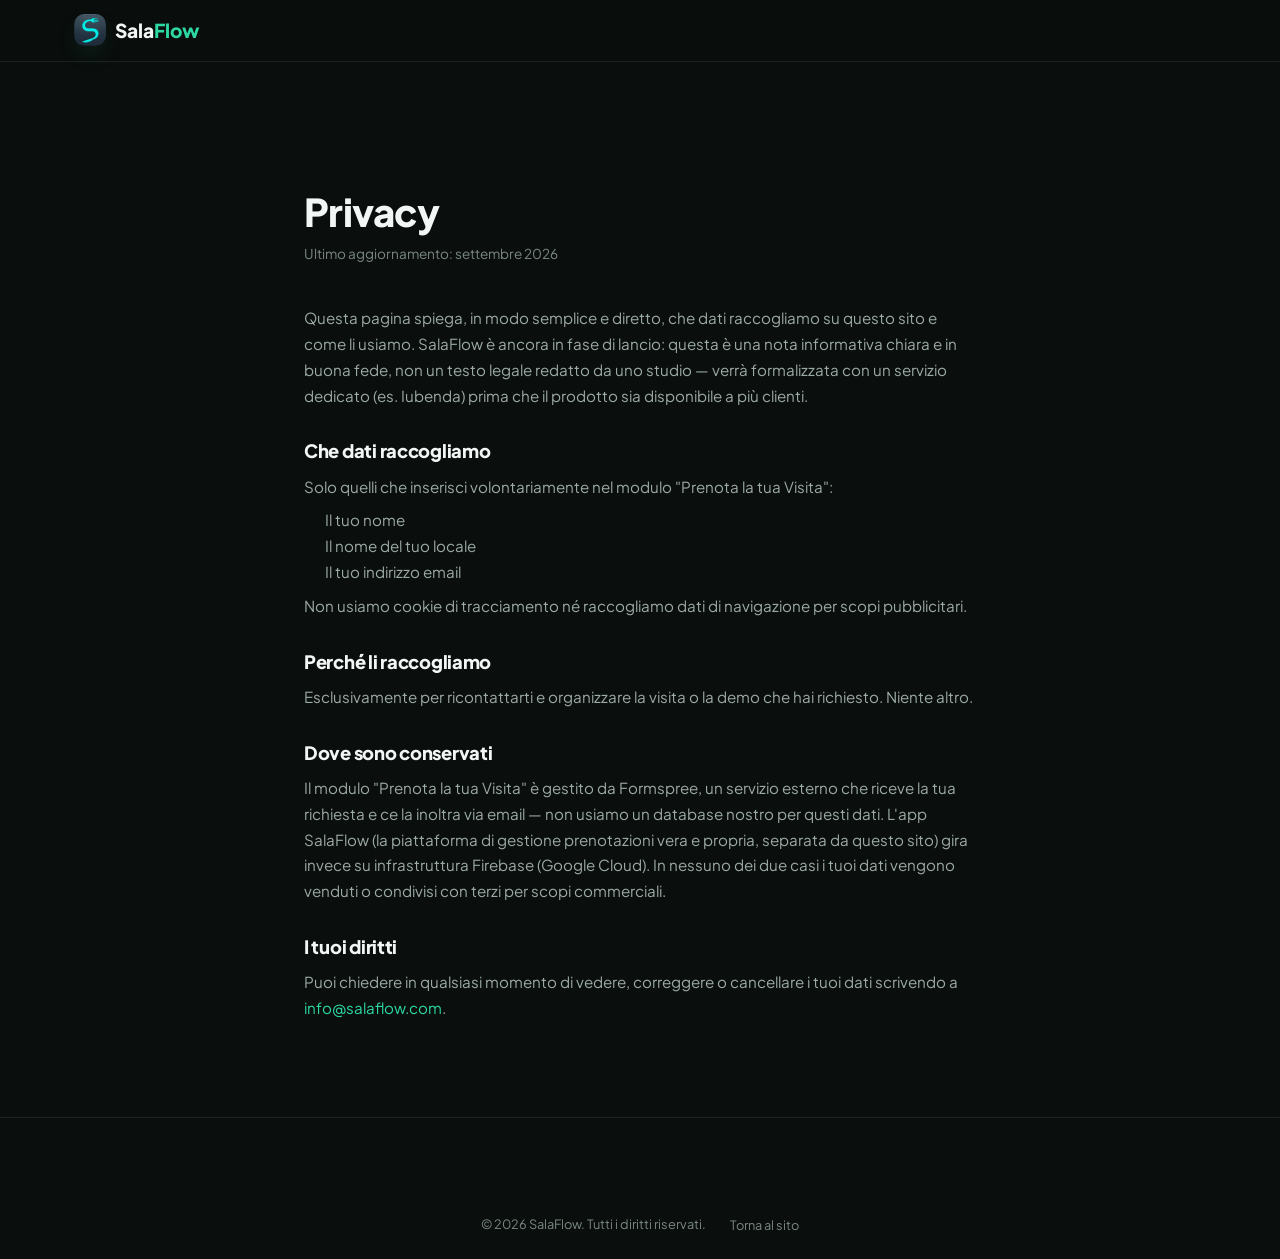
==== commit 1268b83c: "Sostituisce il logo con quello ufficiale (forchetta/coltello "S") Il vecchio marchio (una "S" disegn" ====
--- a/privacy.html
+++ b/privacy.html
@@ -7,7 +7,8 @@
 <meta name="description" content="Come SalaFlow gestisce i dati raccolti dal modulo di richiesta visita.">
 <meta name="robots" content="noindex">
 
-<link rel="icon" href="data:image/svg+xml,%3Csvg xmlns='http://www.w3.org/2000/svg' viewBox='0 0 100 100'%3E%3Crect width='100' height='100' rx='22' fill='%230d1210'/%3E%3Cpath d='M28,66 C28,50 40,42 50,42 C60,42 72,50 72,66' fill='none' stroke='%232dd8a3' stroke-width='8' stroke-linecap='round'/%3E%3C/svg%3E">
+<link rel="icon" type="image/png" href="logo.png">
+<link rel="apple-touch-icon" href="logo.png">
 
 <link rel="preconnect" href="https://fonts.googleapis.com">
 <link rel="preconnect" href="https://fonts.gstatic.com" crossorigin>
@@ -30,7 +31,7 @@
     <div class="wrap nav-inner">
         <a href="index.html#top" class="brand">
             <span class="brand-mark" aria-hidden="true">
-                <svg viewBox="0 0 100 100" fill="none"><path d="M28,66 C28,50 40,42 50,42 C60,42 72,50 72,66" stroke="#0a0e0d" stroke-width="9" stroke-linecap="round"/></svg>
+                <img src="logo.png" alt="">
             </span>
             <span>Sala<span class="accent-text">Flow</span></span>
         </a>
--- a/styles.css
+++ b/styles.css
@@ -192,11 +192,11 @@
 .brand { display: flex; align-items: center; gap: 0.55rem; font-weight: 800; font-size: 1.2rem; margin-right: auto; color: var(--ink); }
 .brand-mark {
     width: 2rem; height: 2rem; border-radius: 0.65rem;
-    background: var(--accent);
+    overflow: hidden;
     display: flex; align-items: center; justify-content: center;
     box-shadow: var(--shadow-accent);
 }
-.brand-mark svg { width: 1.1rem; height: 1.1rem; }
+.brand-mark img { width: 100%; height: 100%; object-fit: cover; display: block; }
 .nav-links { display: flex; align-items: center; gap: 2rem; font-weight: 600; font-size: 0.92rem; }
 .nav-links a { color: var(--ink-soft); transition: color 0.15s ease; position: relative; padding-bottom: 2px; }
 .nav-links a:hover { color: var(--ink); }
